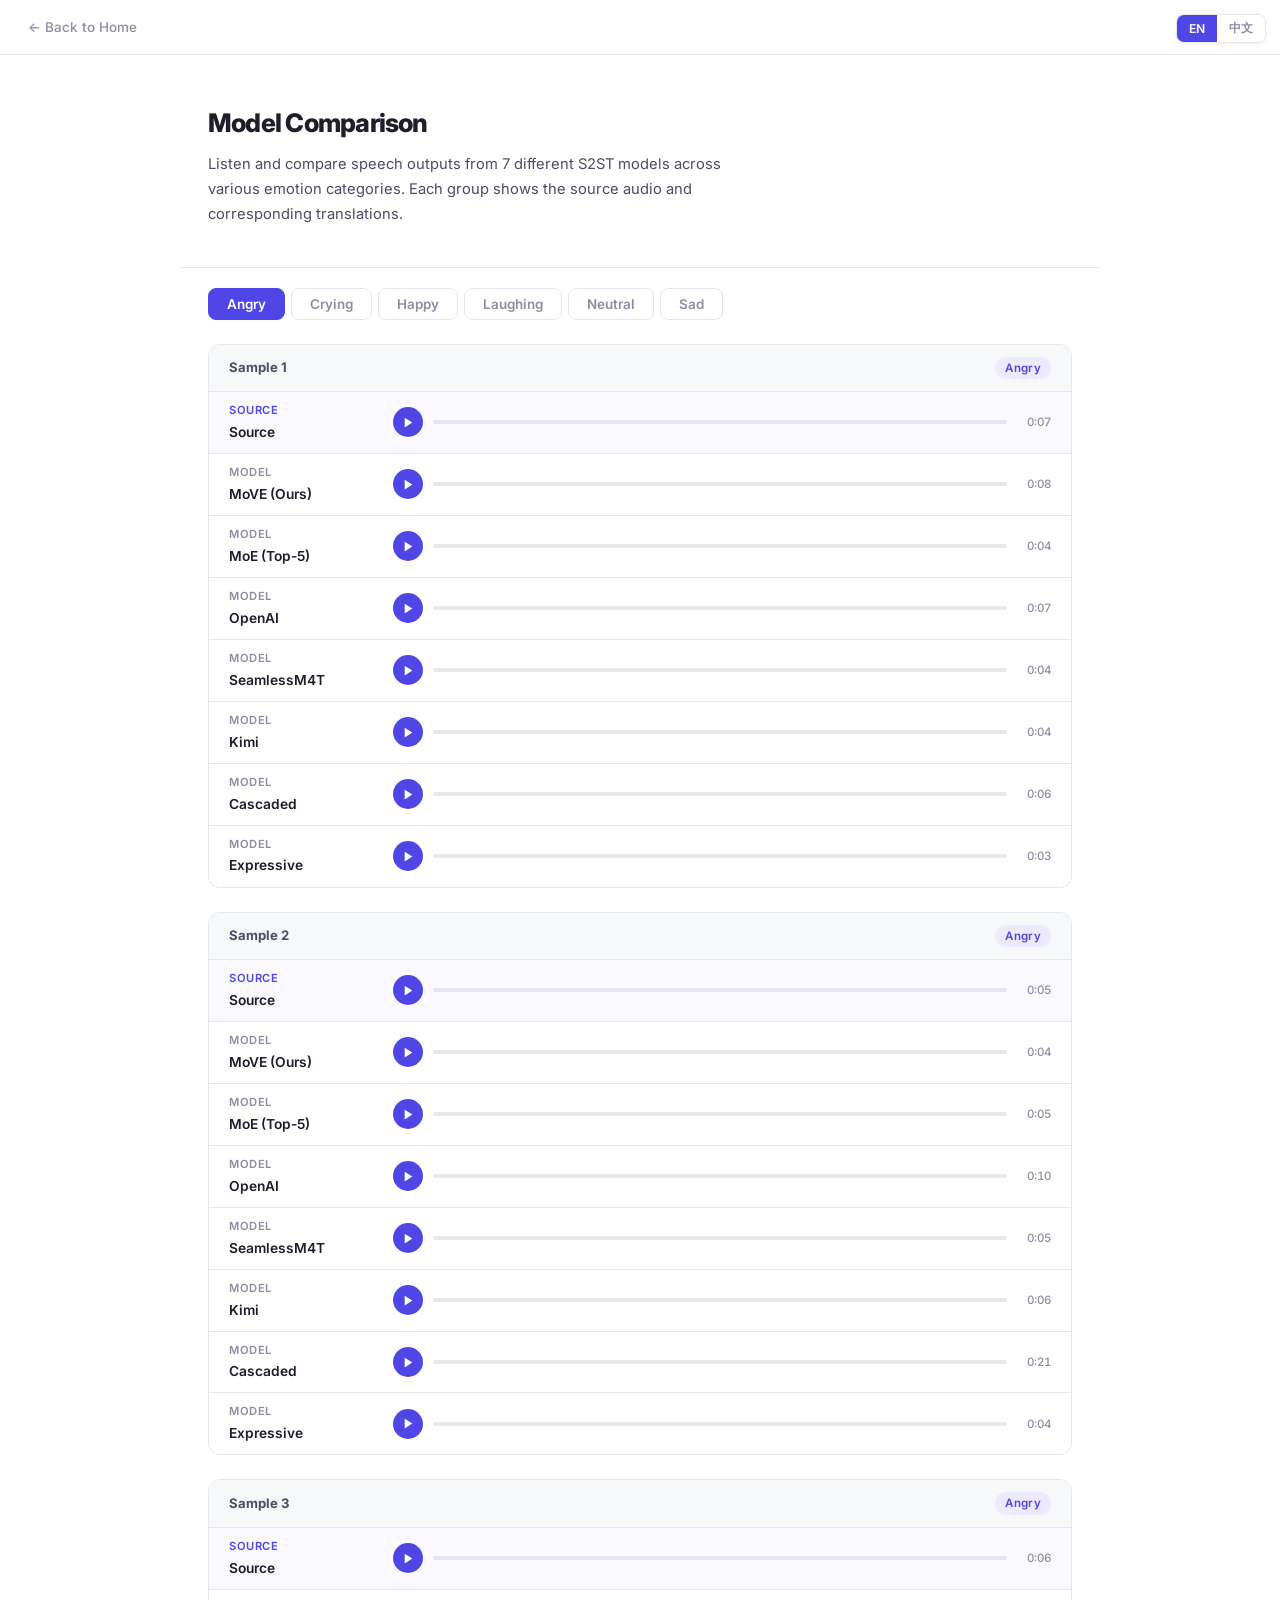
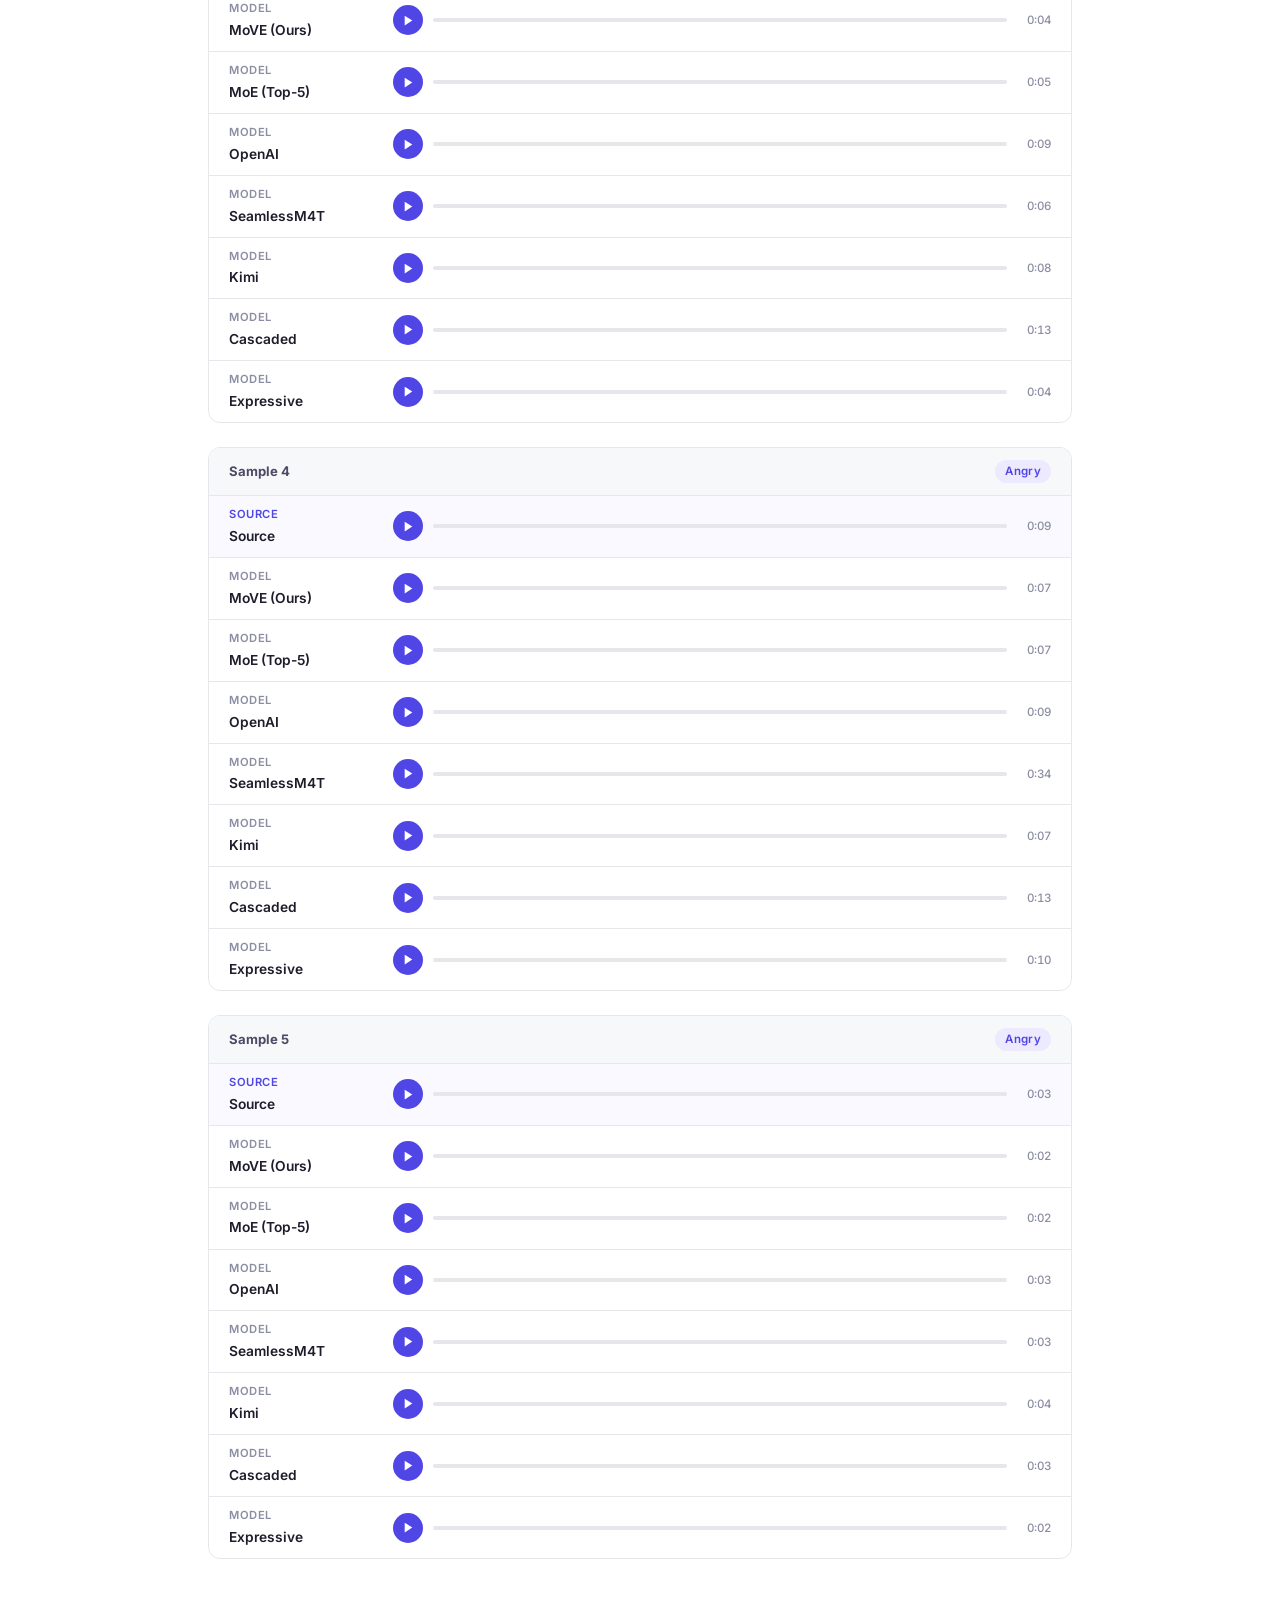
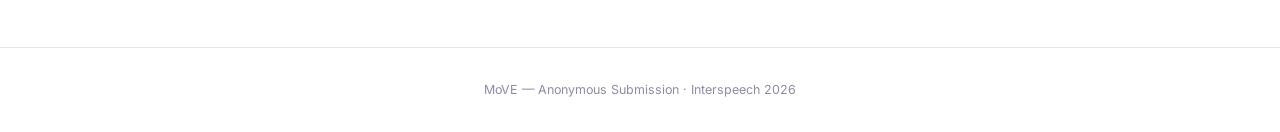
==== model_comparison/index.html @ 94c1ef70 "Rename to model_comparison, rewrite as clean audio demo" ====
<!DOCTYPE html>
<html lang="en">
<head>
  <meta charset="UTF-8" />
  <meta name="viewport" content="width=device-width, initial-scale=1.0"/>
  <title>MoVE — Model Comparison Demo</title>
  <link rel="preconnect" href="https://fonts.googleapis.com">
  <link href="https://fonts.googleapis.com/css2?family=Inter:wght@300;400;500;600;700;800&display=swap" rel="stylesheet">
  <style>
    *, *::before, *::after { box-sizing: border-box; margin: 0; padding: 0; }

    :root {
      --bg: #ffffff;
      --bg-alt: #f7f8fa;
      --text: #1d1d2c;
      --text-2: #4a4b65;
      --text-3: #8b8da3;
      --border: #e5e7eb;
      --accent: #4f46e5;
      --accent-hover: #4338ca;
      --accent-light: #ede9fe;
      --radius: 12px;
    }

    body {
      font-family: 'Inter', -apple-system, sans-serif;
      background: var(--bg);
      color: var(--text);
      line-height: 1.6;
      -webkit-font-smoothing: antialiased;
    }

    /* ── Nav ── */
    .back-nav {
      padding: 14px 28px;
      border-bottom: 1px solid var(--border);
    }
    .back-nav a {
      color: var(--text-3);
      text-decoration: none;
      font-size: 0.84rem;
      font-weight: 500;
      transition: color 0.15s;
    }
    .back-nav a:hover { color: var(--text); }

    /* ── Header ── */
    .page-header {
      max-width: 920px;
      margin: 0 auto;
      padding: 48px 28px 40px;
      border-bottom: 1px solid var(--border);
    }
    .page-header h1 {
      font-size: 1.6rem;
      font-weight: 800;
      letter-spacing: -0.03em;
    }
    .page-header p {
      color: var(--text-2);
      font-size: 0.92rem;
      margin-top: 8px;
      max-width: 560px;
      line-height: 1.7;
    }

    /* ── Emotion Tabs ── */
    .tabs-bar {
      max-width: 920px;
      margin: 0 auto;
      padding: 20px 28px 0;
      display: flex;
      gap: 6px;
      flex-wrap: wrap;
    }
    .tab-btn {
      padding: 7px 18px;
      border-radius: 8px;
      border: 1px solid var(--border);
      background: var(--bg);
      color: var(--text-3);
      font-size: 0.84rem;
      font-weight: 600;
      cursor: pointer;
      transition: all 0.15s;
      font-family: inherit;
    }
    .tab-btn:hover { color: var(--text); background: var(--bg-alt); }
    .tab-btn.active {
      background: var(--accent);
      color: #fff;
      border-color: var(--accent);
    }

    /* ── Content ── */
    .main-area {
      max-width: 920px;
      margin: 0 auto;
      padding: 24px 28px 64px;
    }

    .loading { text-align: center; padding: 80px 0; color: var(--text-3); font-size: 0.9rem; }

    /* ── Sample Group ── */
    .sample-group {
      margin-bottom: 24px;
      border: 1px solid var(--border);
      border-radius: var(--radius);
      overflow: hidden;
    }
    .sample-group-header {
      background: var(--bg-alt);
      padding: 12px 20px;
      font-size: 0.82rem;
      font-weight: 700;
      color: var(--text-2);
      border-bottom: 1px solid var(--border);
      display: flex;
      align-items: center;
      justify-content: space-between;
    }
    .sample-group-header .emo-badge {
      background: var(--accent-light);
      color: var(--accent);
      padding: 2px 10px;
      border-radius: 999px;
      font-size: 0.72rem;
      font-weight: 600;
      letter-spacing: 0.03em;
    }

    /* ── Audio Row ── */
    .audio-row {
      display: flex;
      align-items: center;
      gap: 14px;
      padding: 10px 20px;
      border-bottom: 1px solid var(--border);
      transition: background 0.1s;
    }
    .audio-row:last-child { border-bottom: none; }
    .audio-row:hover { background: var(--bg-alt); }
    .audio-row.source-row { background: rgba(79,70,229,0.03); }
    .audio-row.source-row:hover { background: rgba(79,70,229,0.06); }

    .audio-row-label {
      width: 150px;
      flex-shrink: 0;
    }
    .audio-row-label .role {
      font-size: 0.7rem;
      font-weight: 600;
      text-transform: uppercase;
      letter-spacing: 0.05em;
      color: var(--text-3);
    }
    .source-row .audio-row-label .role { color: var(--accent); }
    .audio-row-label .name {
      font-size: 0.86rem;
      font-weight: 600;
      color: var(--text);
      margin-top: 1px;
    }

    /* ── Player ── */
    .player {
      flex: 1;
      display: flex;
      align-items: center;
      gap: 10px;
      min-width: 0;
    }
    .play-btn {
      width: 30px;
      height: 30px;
      border-radius: 50%;
      border: none;
      background: var(--accent);
      color: #fff;
      display: flex;
      align-items: center;
      justify-content: center;
      cursor: pointer;
      flex-shrink: 0;
      transition: all 0.15s;
    }
    .play-btn:hover { background: var(--accent-hover); transform: scale(1.05); }
    .play-btn svg { width: 13px; height: 13px; fill: currentColor; }

    .timeline-wrap { flex: 1; min-width: 0; }
    .timeline {
      width: 100%;
      height: 4px;
      background: var(--border);
      border-radius: 2px;
      position: relative;
      cursor: pointer;
    }
    .timeline-progress {
      position: absolute;
      left: 0; top: 0;
      height: 100%;
      background: var(--accent);
      border-radius: 2px;
      width: 0%;
      pointer-events: none;
    }

    .time-display {
      font-size: 0.72rem;
      color: var(--text-3);
      font-variant-numeric: tabular-nums;
      min-width: 34px;
      text-align: right;
      font-weight: 500;
      flex-shrink: 0;
    }

    /* ── Footer ── */
    footer {
      border-top: 1px solid var(--border);
      padding: 32px 0;
      text-align: center;
      color: var(--text-3);
      font-size: 0.78rem;
    }

    @media (max-width: 640px) {
      .audio-row { flex-wrap: wrap; gap: 8px; }
      .audio-row-label { width: 100%; }
    }

    @keyframes fadeIn {
      from { opacity: 0; transform: translateY(8px); }
      to { opacity: 1; transform: translateY(0); }
    }
  </style>
</head>
<body>

  <script src="../i18n.js"></script>

  <nav class="back-nav">
    <a href="../"><span data-i18n="nav.back">&larr; Back to Home</span></a>
  </nav>

  <header class="page-header">
    <h1 data-i18n="mc.title">Model Comparison</h1>
    <p data-i18n="mc.desc">Listen and compare speech outputs from 7 different S2ST models across various emotion categories. Each group shows the source audio and corresponding translations.</p>
  </header>

  <div class="tabs-bar" id="tabs"></div>

  <div class="main-area" id="content">
    <div class="loading" id="loading" data-i18n="mc.loading">Loading audio samples...</div>
  </div>

  <footer>
    <p data-i18n="footer.text">MoVE &mdash; Anonymous Submission &middot; Interspeech 2026</p>
  </footer>

  <script>
    const MODEL_NAMES = {
      'gen_openai': 'OpenAI',
      'gen_seamlessm4t': 'SeamlessM4T',
      'gen_cascaded': 'Cascaded',
      'gen_MoE_top5_attention': 'MoE (Top-5)',
      'gen_ours_100hr': 'MoVE (Ours)',
      'gen_kimi_instruct': 'Kimi',
      'gen_expressive': 'Expressive'
    };

    const MODEL_ORDER = [
      'gen_ours_100hr', 'gen_MoE_top5_attention', 'gen_openai',
      'gen_seamlessm4t', 'gen_kimi_instruct', 'gen_cascaded', 'gen_expressive'
    ];

    let grouped = {};
    let currentAudio = null;
    let currentBtn = null;

    const PLAY = '<polygon points="5 3 19 12 5 21 5 3"></polygon>';
    const PAUSE = '<rect x="6" y="4" width="4" height="16"></rect><rect x="14" y="4" width="4" height="16"></rect>';

    document.addEventListener('DOMContentLoaded', async () => {
      try {
        const res = await fetch('static/data_manifest.json');
        const manifest = await res.json();
        const raw = manifest.sets || manifest;

        const sets = raw.map(s => ({
          ...s,
          source: s.source ? s.source.replace(/^\.\.\//, '') : null,
          models: Object.fromEntries(
            Object.entries(s.models).map(([k, v]) => [k, v.replace(/^\.\.\//, '')])
          )
        }));

        sets.forEach(s => {
          if (!grouped[s.emotion]) grouped[s.emotion] = [];
          grouped[s.emotion].push(s);
        });

        renderTabs();
        const first = Object.keys(grouped).sort()[0];
        if (first) selectEmotion(first);
      } catch (e) {
        document.getElementById('loading').textContent = 'Failed to load audio data.';
      }
    });

    function renderTabs() {
      const bar = document.getElementById('tabs');
      Object.keys(grouped).sort().forEach(emo => {
        const btn = document.createElement('button');
        btn.className = 'tab-btn';
        btn.textContent = emo;
        btn.addEventListener('click', () => selectEmotion(emo));
        bar.appendChild(btn);
      });
    }

    function selectEmotion(emo) {
      if (currentAudio) { currentAudio.pause(); currentAudio = null; }
      document.querySelectorAll('.tab-btn').forEach(b => b.classList.toggle('active', b.textContent === emo));

      const content = document.getElementById('content');
      content.innerHTML = '';

      const srcLabel = window.i18n?.t('mc.source') || 'Source';
      const mdlLabel = window.i18n?.t('mc.model') || 'Model';
      const smpLabel = window.i18n?.t('mc.sample') || 'Sample';

      (grouped[emo] || []).forEach((set, idx) => {
        const group = document.createElement('div');
        group.className = 'sample-group';
        group.style.animation = `fadeIn 0.3s ease ${idx * 0.04}s both`;

        const header = document.createElement('div');
        header.className = 'sample-group-header';
        header.innerHTML = `<span>${smpLabel} ${idx + 1}</span><span class="emo-badge">${set.emotion}</span>`;
        group.appendChild(header);

        const body = document.createElement('div');
        body.className = 'sample-group-body';

        if (set.source) body.appendChild(makeRow(srcLabel, srcLabel, set.source, true));

        const keys = Object.keys(set.models).sort((a, b) => {
          const ia = MODEL_ORDER.indexOf(a), ib = MODEL_ORDER.indexOf(b);
          return (ia < 0 ? 99 : ia) - (ib < 0 ? 99 : ib);
        });
        keys.forEach(k => {
          const name = MODEL_NAMES[k] || k.replace(/^gen_/, '').replace(/_/g, ' ');
          body.appendChild(makeRow(mdlLabel, name, set.models[k], false));
        });

        group.appendChild(body);
        content.appendChild(group);
      });
    }

    function makeRow(role, name, url, isSource) {
      const row = document.createElement('div');
      row.className = 'audio-row' + (isSource ? ' source-row' : '');
      row.innerHTML = `
        <div class="audio-row-label">
          <div class="role">${role}</div>
          <div class="name">${name}</div>
        </div>
        <div class="player">
          <button class="play-btn"><svg viewBox="0 0 24 24">${PLAY}</svg></button>
          <div class="timeline-wrap"><div class="timeline"><div class="timeline-progress"></div></div></div>
          <div class="time-display">0:00</div>
        </div>`;
      wire(row, url);
      return row;
    }

    function wire(row, url) {
      const audio = new Audio(url);
      const btn = row.querySelector('.play-btn');
      const svg = btn.querySelector('svg');
      const tl = row.querySelector('.timeline');
      const prog = row.querySelector('.timeline-progress');
      const td = row.querySelector('.time-display');

      const fmt = t => isNaN(t) ? '0:00' : `${Math.floor(t/60)}:${String(Math.floor(t%60)).padStart(2,'0')}`;

      audio.addEventListener('loadedmetadata', () => td.textContent = fmt(audio.duration));
      audio.addEventListener('timeupdate', () => {
        prog.style.width = `${(audio.currentTime / audio.duration) * 100}%`;
        td.textContent = fmt(audio.currentTime);
      });

      btn.addEventListener('click', () => {
        if (audio.paused) {
          if (currentAudio && currentAudio !== audio) { currentAudio.pause(); if (currentBtn) currentBtn.innerHTML = PLAY; }
          audio.play().catch(() => {});
          svg.innerHTML = PAUSE;
          currentAudio = audio; currentBtn = svg;
        } else {
          audio.pause(); svg.innerHTML = PLAY;
          currentAudio = null; currentBtn = null;
        }
      });

      audio.addEventListener('ended', () => { svg.innerHTML = PLAY; prog.style.width = '100%'; currentAudio = null; currentBtn = null; });

      tl.addEventListener('click', e => {
        if (audio.duration) audio.currentTime = ((e.clientX - tl.getBoundingClientRect().left) / tl.offsetWidth) * audio.duration;
      });
    }
  </script>

</body>
</html>
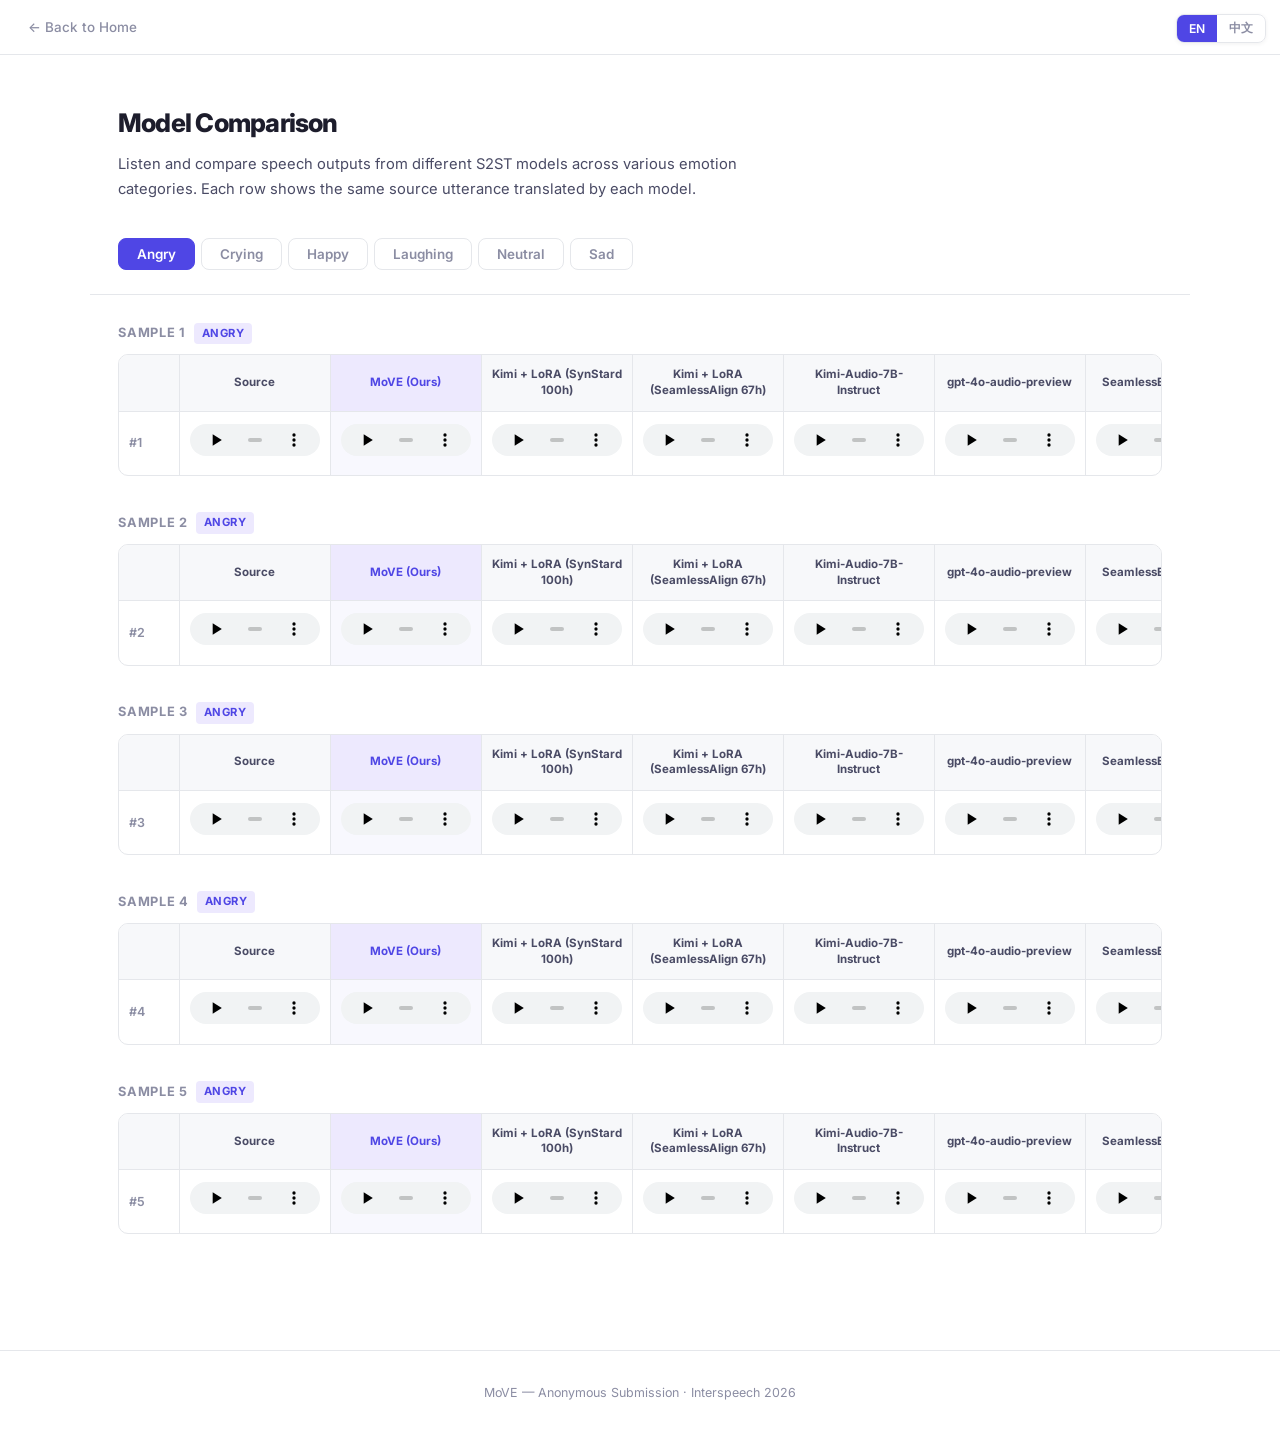
==== commit c534fa49: "Add SynStard & ExpressiveData models, remove gen_ours_100hr, update display names" ====
--- a/model_comparison/index.html
+++ b/model_comparison/index.html
@@ -3,9 +3,9 @@
 <head>
   <meta charset="UTF-8" />
   <meta name="viewport" content="width=device-width, initial-scale=1.0"/>
-  <title>MoVE — Model Comparison Demo</title>
+  <title>MoVE — Model Comparison</title>
   <link rel="preconnect" href="https://fonts.googleapis.com">
-  <link href="https://fonts.googleapis.com/css2?family=Inter:wght@300;400;500;600;700;800&display=swap" rel="stylesheet">
+  <link href="https://fonts.googleapis.com/css2?family=Inter:wght@400;500;600;700;800&display=swap" rel="stylesheet">
   <style>
     *, *::before, *::after { box-sizing: border-box; margin: 0; padding: 0; }
 
@@ -17,9 +17,8 @@
       --text-3: #8b8da3;
       --border: #e5e7eb;
       --accent: #4f46e5;
-      --accent-hover: #4338ca;
       --accent-light: #ede9fe;
-      --radius: 12px;
+      --radius: 10px;
     }
 
     body {
@@ -30,7 +29,6 @@
       -webkit-font-smoothing: antialiased;
     }
 
-    /* ── Nav ── */
     .back-nav {
       padding: 14px 28px;
       border-bottom: 1px solid var(--border);
@@ -44,12 +42,10 @@
     }
     .back-nav a:hover { color: var(--text); }
 
-    /* ── Header ── */
     .page-header {
-      max-width: 920px;
+      max-width: 1100px;
       margin: 0 auto;
-      padding: 48px 28px 40px;
-      border-bottom: 1px solid var(--border);
+      padding: 48px 28px 36px;
     }
     .page-header h1 {
       font-size: 1.6rem;
@@ -60,18 +56,19 @@
       color: var(--text-2);
       font-size: 0.92rem;
       margin-top: 8px;
-      max-width: 560px;
+      max-width: 620px;
       line-height: 1.7;
     }
 
-    /* ── Emotion Tabs ── */
+    /* Tabs */
     .tabs-bar {
-      max-width: 920px;
+      max-width: 1100px;
       margin: 0 auto;
-      padding: 20px 28px 0;
+      padding: 0 28px 24px;
       display: flex;
       gap: 6px;
       flex-wrap: wrap;
+      border-bottom: 1px solid var(--border);
     }
     .tab-btn {
       padding: 7px 18px;
@@ -86,137 +83,125 @@
       font-family: inherit;
     }
     .tab-btn:hover { color: var(--text); background: var(--bg-alt); }
-    .tab-btn.active {
-      background: var(--accent);
-      color: #fff;
-      border-color: var(--accent);
-    }
-
-    /* ── Content ── */
+    .tab-btn.active { background: var(--accent); color: #fff; border-color: var(--accent); }
+
+    /* Main */
     .main-area {
-      max-width: 920px;
+      max-width: 1100px;
       margin: 0 auto;
-      padding: 24px 28px 64px;
-    }
-
-    .loading { text-align: center; padding: 80px 0; color: var(--text-3); font-size: 0.9rem; }
-
-    /* ── Sample Group ── */
-    .sample-group {
-      margin-bottom: 24px;
+      padding: 28px 28px 80px;
+    }
+    .loading { text-align: center; padding: 80px 0; color: var(--text-3); }
+
+    /* ── Table ── */
+    .sample-section {
+      margin-bottom: 36px;
+    }
+    .sample-label {
+      font-size: 0.8rem;
+      font-weight: 700;
+      color: var(--text-3);
+      text-transform: uppercase;
+      letter-spacing: 0.06em;
+      margin-bottom: 10px;
+      display: flex;
+      align-items: center;
+      gap: 8px;
+    }
+    .sample-label .emo-tag {
+      background: var(--accent-light);
+      color: var(--accent);
+      padding: 2px 8px;
+      border-radius: 4px;
+      font-size: 0.7rem;
+      letter-spacing: 0.03em;
+    }
+
+    .audio-table-wrap {
       border: 1px solid var(--border);
       border-radius: var(--radius);
-      overflow: hidden;
-    }
-    .sample-group-header {
+      overflow-x: auto;
+      -webkit-overflow-scrolling: touch;
+    }
+
+    .audio-table {
+      width: 100%;
+      border-collapse: collapse;
+      min-width: 1280px;
+    }
+
+    .audio-table thead th {
       background: var(--bg-alt);
-      padding: 12px 20px;
-      font-size: 0.82rem;
+      padding: 12px 10px;
+      font-size: 0.72rem;
       font-weight: 700;
       color: var(--text-2);
+      text-align: center;
       border-bottom: 1px solid var(--border);
-      display: flex;
-      align-items: center;
-      justify-content: space-between;
-    }
-    .sample-group-header .emo-badge {
+      border-right: 1px solid var(--border);
+      position: sticky;
+      top: 0;
+      z-index: 2;
+      line-height: 1.35;
+      vertical-align: middle;
+    }
+
+    .audio-table thead th:last-child {
+      border-right: none;
+    }
+
+    .audio-table thead th:first-child {
+      text-align: left;
+      width: 60px;
+      min-width: 60px;
+    }
+
+    .audio-table thead th:nth-child(2) {
+      width: 150px;
+      min-width: 150px;
+    }
+
+    .audio-table thead th.ours {
       background: var(--accent-light);
       color: var(--accent);
-      padding: 2px 10px;
-      border-radius: 999px;
-      font-size: 0.72rem;
+    }
+
+    .audio-table tbody td {
+      padding: 12px 10px;
+      border-bottom: 1px solid var(--border);
+      border-right: 1px solid var(--border);
+      text-align: center;
+      vertical-align: middle;
+    }
+
+    .audio-table tbody td:last-child {
+      border-right: none;
+    }
+
+    .audio-table tbody tr:last-child td {
+      border-bottom: none;
+    }
+
+    .audio-table tbody td:first-child {
+      text-align: left;
+      font-size: 0.78rem;
       font-weight: 600;
-      letter-spacing: 0.03em;
-    }
-
-    /* ── Audio Row ── */
-    .audio-row {
-      display: flex;
-      align-items: center;
-      gap: 14px;
-      padding: 10px 20px;
-      border-bottom: 1px solid var(--border);
-      transition: background 0.1s;
-    }
-    .audio-row:last-child { border-bottom: none; }
-    .audio-row:hover { background: var(--bg-alt); }
-    .audio-row.source-row { background: rgba(79,70,229,0.03); }
-    .audio-row.source-row:hover { background: rgba(79,70,229,0.06); }
-
-    .audio-row-label {
-      width: 150px;
-      flex-shrink: 0;
-    }
-    .audio-row-label .role {
-      font-size: 0.7rem;
-      font-weight: 600;
-      text-transform: uppercase;
-      letter-spacing: 0.05em;
-      color: var(--text-3);
-    }
-    .source-row .audio-row-label .role { color: var(--accent); }
-    .audio-row-label .name {
-      font-size: 0.86rem;
-      font-weight: 600;
-      color: var(--text);
-      margin-top: 1px;
-    }
-
-    /* ── Player ── */
-    .player {
-      flex: 1;
-      display: flex;
-      align-items: center;
-      gap: 10px;
-      min-width: 0;
-    }
-    .play-btn {
-      width: 30px;
-      height: 30px;
-      border-radius: 50%;
-      border: none;
-      background: var(--accent);
-      color: #fff;
-      display: flex;
-      align-items: center;
-      justify-content: center;
-      cursor: pointer;
-      flex-shrink: 0;
-      transition: all 0.15s;
-    }
-    .play-btn:hover { background: var(--accent-hover); transform: scale(1.05); }
-    .play-btn svg { width: 13px; height: 13px; fill: currentColor; }
-
-    .timeline-wrap { flex: 1; min-width: 0; }
-    .timeline {
+      color: var(--text-3);
+      white-space: nowrap;
+    }
+
+    .audio-table tbody td.ours-col {
+      background: rgba(79, 70, 229, 0.04);
+    }
+
+    .audio-table audio {
       width: 100%;
-      height: 4px;
-      background: var(--border);
-      border-radius: 2px;
-      position: relative;
-      cursor: pointer;
-    }
-    .timeline-progress {
-      position: absolute;
-      left: 0; top: 0;
-      height: 100%;
-      background: var(--accent);
-      border-radius: 2px;
-      width: 0%;
-      pointer-events: none;
-    }
-
-    .time-display {
-      font-size: 0.72rem;
-      color: var(--text-3);
-      font-variant-numeric: tabular-nums;
-      min-width: 34px;
-      text-align: right;
-      font-weight: 500;
-      flex-shrink: 0;
-    }
-
-    /* ── Footer ── */
+      min-width: 130px;
+      max-width: 170px;
+      height: 32px;
+    }
+
+    /* Footer */
     footer {
       border-top: 1px solid var(--border);
       padding: 32px 0;
@@ -225,13 +210,8 @@
       font-size: 0.78rem;
     }
 
-    @media (max-width: 640px) {
-      .audio-row { flex-wrap: wrap; gap: 8px; }
-      .audio-row-label { width: 100%; }
-    }
-
     @keyframes fadeIn {
-      from { opacity: 0; transform: translateY(8px); }
+      from { opacity: 0; transform: translateY(6px); }
       to { opacity: 1; transform: translateY(0); }
     }
   </style>
@@ -246,7 +226,7 @@
 
   <header class="page-header">
     <h1 data-i18n="mc.title">Model Comparison</h1>
-    <p data-i18n="mc.desc">Listen and compare speech outputs from 7 different S2ST models across various emotion categories. Each group shows the source audio and corresponding translations.</p>
+    <p data-i18n="mc.desc">Listen and compare speech outputs from different S2ST models across various emotion categories. Each row shows the same source utterance translated by each model.</p>
   </header>
 
   <div class="tabs-bar" id="tabs"></div>
@@ -260,27 +240,19 @@
   </footer>
 
   <script>
-    const MODEL_NAMES = {
-      'gen_openai': 'OpenAI',
-      'gen_seamlessm4t': 'SeamlessM4T',
-      'gen_cascaded': 'Cascaded',
-      'gen_MoE_top5_attention': 'MoE (Top-5)',
-      'gen_ours_100hr': 'MoVE (Ours)',
-      'gen_kimi_instruct': 'Kimi',
-      'gen_expressive': 'Expressive'
-    };
-
-    const MODEL_ORDER = [
-      'gen_ours_100hr', 'gen_MoE_top5_attention', 'gen_openai',
-      'gen_seamlessm4t', 'gen_kimi_instruct', 'gen_cascaded', 'gen_expressive'
+    // Model display config — order matters (left to right in table)
+    const MODELS = [
+      { key: 'gen_MoE_top5_attention', name: 'MoVE (Ours)',                  ours: true },
+      { key: 'gen_SynStard',           name: 'Kimi + LoRA (SynStard 100h)' },
+      { key: 'gen_ExpressiveData',     name: 'Kimi + LoRA (SeamlessAlign 67h)' },
+      { key: 'gen_kimi_instruct',      name: 'Kimi-Audio-7B-Instruct' },
+      { key: 'gen_openai',             name: 'gpt-4o-audio-preview' },
+      { key: 'gen_expressive',         name: 'SeamlessExpressive' },
+      { key: 'gen_seamlessm4t',        name: 'SeamlessM4T-Large-v2' },
+      { key: 'gen_cascaded',           name: 'Cascaded' },
     ];
 
     let grouped = {};
-    let currentAudio = null;
-    let currentBtn = null;
-
-    const PLAY = '<polygon points="5 3 19 12 5 21 5 3"></polygon>';
-    const PAUSE = '<rect x="6" y="4" width="4" height="16"></rect><rect x="14" y="4" width="4" height="16"></rect>';
 
     document.addEventListener('DOMContentLoaded', async () => {
       try {
@@ -321,95 +293,90 @@
     }
 
     function selectEmotion(emo) {
-      if (currentAudio) { currentAudio.pause(); currentAudio = null; }
-      document.querySelectorAll('.tab-btn').forEach(b => b.classList.toggle('active', b.textContent === emo));
+      document.querySelectorAll('.tab-btn').forEach(b =>
+        b.classList.toggle('active', b.textContent === emo));
 
       const content = document.getElementById('content');
       content.innerHTML = '';
 
       const srcLabel = window.i18n?.t('mc.source') || 'Source';
-      const mdlLabel = window.i18n?.t('mc.model') || 'Model';
       const smpLabel = window.i18n?.t('mc.sample') || 'Sample';
 
-      (grouped[emo] || []).forEach((set, idx) => {
-        const group = document.createElement('div');
-        group.className = 'sample-group';
-        group.style.animation = `fadeIn 0.3s ease ${idx * 0.04}s both`;
-
-        const header = document.createElement('div');
-        header.className = 'sample-group-header';
-        header.innerHTML = `<span>${smpLabel} ${idx + 1}</span><span class="emo-badge">${set.emotion}</span>`;
-        group.appendChild(header);
-
-        const body = document.createElement('div');
-        body.className = 'sample-group-body';
-
-        if (set.source) body.appendChild(makeRow(srcLabel, srcLabel, set.source, true));
-
-        const keys = Object.keys(set.models).sort((a, b) => {
-          const ia = MODEL_ORDER.indexOf(a), ib = MODEL_ORDER.indexOf(b);
-          return (ia < 0 ? 99 : ia) - (ib < 0 ? 99 : ib);
+      const sets = grouped[emo] || [];
+
+      sets.forEach((set, idx) => {
+        const section = document.createElement('div');
+        section.className = 'sample-section';
+        section.style.animation = `fadeIn 0.3s ease ${idx * 0.04}s both`;
+
+        // Label
+        section.innerHTML = `
+          <div class="sample-label">
+            ${smpLabel} ${idx + 1}
+            <span class="emo-tag">${set.emotion}</span>
+          </div>
+        `;
+
+        // Table wrapper
+        const wrap = document.createElement('div');
+        wrap.className = 'audio-table-wrap';
+
+        const table = document.createElement('table');
+        table.className = 'audio-table';
+
+        // Thead
+        const thead = document.createElement('thead');
+        let headerHtml = `<tr><th></th><th>${srcLabel}</th>`;
+        MODELS.forEach(m => {
+          headerHtml += `<th class="${m.ours ? 'ours' : ''}">${m.name}</th>`;
         });
-        keys.forEach(k => {
-          const name = MODEL_NAMES[k] || k.replace(/^gen_/, '').replace(/_/g, ' ');
-          body.appendChild(makeRow(mdlLabel, name, set.models[k], false));
+        headerHtml += '</tr>';
+        thead.innerHTML = headerHtml;
+        table.appendChild(thead);
+
+        // Tbody — one row per sample
+        const tbody = document.createElement('tbody');
+        const row = document.createElement('tr');
+
+        // Row label
+        row.innerHTML = `<td>#${idx + 1}</td>`;
+
+        // Source cell
+        const srcTd = document.createElement('td');
+        if (set.source) {
+          srcTd.appendChild(makeAudio(set.source));
+        } else {
+          srcTd.textContent = '—';
+        }
+        row.appendChild(srcTd);
+
+        // Model cells
+        MODELS.forEach(m => {
+          const td = document.createElement('td');
+          if (m.ours) td.className = 'ours-col';
+          const url = set.models[m.key];
+          if (url) {
+            td.appendChild(makeAudio(url));
+          } else {
+            td.textContent = '—';
+          }
+          row.appendChild(td);
         });
 
-        group.appendChild(body);
-        content.appendChild(group);
+        tbody.appendChild(row);
+        table.appendChild(tbody);
+        wrap.appendChild(table);
+        section.appendChild(wrap);
+        content.appendChild(section);
       });
     }
 
-    function makeRow(role, name, url, isSource) {
-      const row = document.createElement('div');
-      row.className = 'audio-row' + (isSource ? ' source-row' : '');
-      row.innerHTML = `
-        <div class="audio-row-label">
-          <div class="role">${role}</div>
-          <div class="name">${name}</div>
-        </div>
-        <div class="player">
-          <button class="play-btn"><svg viewBox="0 0 24 24">${PLAY}</svg></button>
-          <div class="timeline-wrap"><div class="timeline"><div class="timeline-progress"></div></div></div>
-          <div class="time-display">0:00</div>
-        </div>`;
-      wire(row, url);
-      return row;
-    }
-
-    function wire(row, url) {
-      const audio = new Audio(url);
-      const btn = row.querySelector('.play-btn');
-      const svg = btn.querySelector('svg');
-      const tl = row.querySelector('.timeline');
-      const prog = row.querySelector('.timeline-progress');
-      const td = row.querySelector('.time-display');
-
-      const fmt = t => isNaN(t) ? '0:00' : `${Math.floor(t/60)}:${String(Math.floor(t%60)).padStart(2,'0')}`;
-
-      audio.addEventListener('loadedmetadata', () => td.textContent = fmt(audio.duration));
-      audio.addEventListener('timeupdate', () => {
-        prog.style.width = `${(audio.currentTime / audio.duration) * 100}%`;
-        td.textContent = fmt(audio.currentTime);
-      });
-
-      btn.addEventListener('click', () => {
-        if (audio.paused) {
-          if (currentAudio && currentAudio !== audio) { currentAudio.pause(); if (currentBtn) currentBtn.innerHTML = PLAY; }
-          audio.play().catch(() => {});
-          svg.innerHTML = PAUSE;
-          currentAudio = audio; currentBtn = svg;
-        } else {
-          audio.pause(); svg.innerHTML = PLAY;
-          currentAudio = null; currentBtn = null;
-        }
-      });
-
-      audio.addEventListener('ended', () => { svg.innerHTML = PLAY; prog.style.width = '100%'; currentAudio = null; currentBtn = null; });
-
-      tl.addEventListener('click', e => {
-        if (audio.duration) audio.currentTime = ((e.clientX - tl.getBoundingClientRect().left) / tl.offsetWidth) * audio.duration;
-      });
+    function makeAudio(url) {
+      const audio = document.createElement('audio');
+      audio.controls = true;
+      audio.preload = 'none';
+      audio.src = url;
+      return audio;
     }
   </script>
 
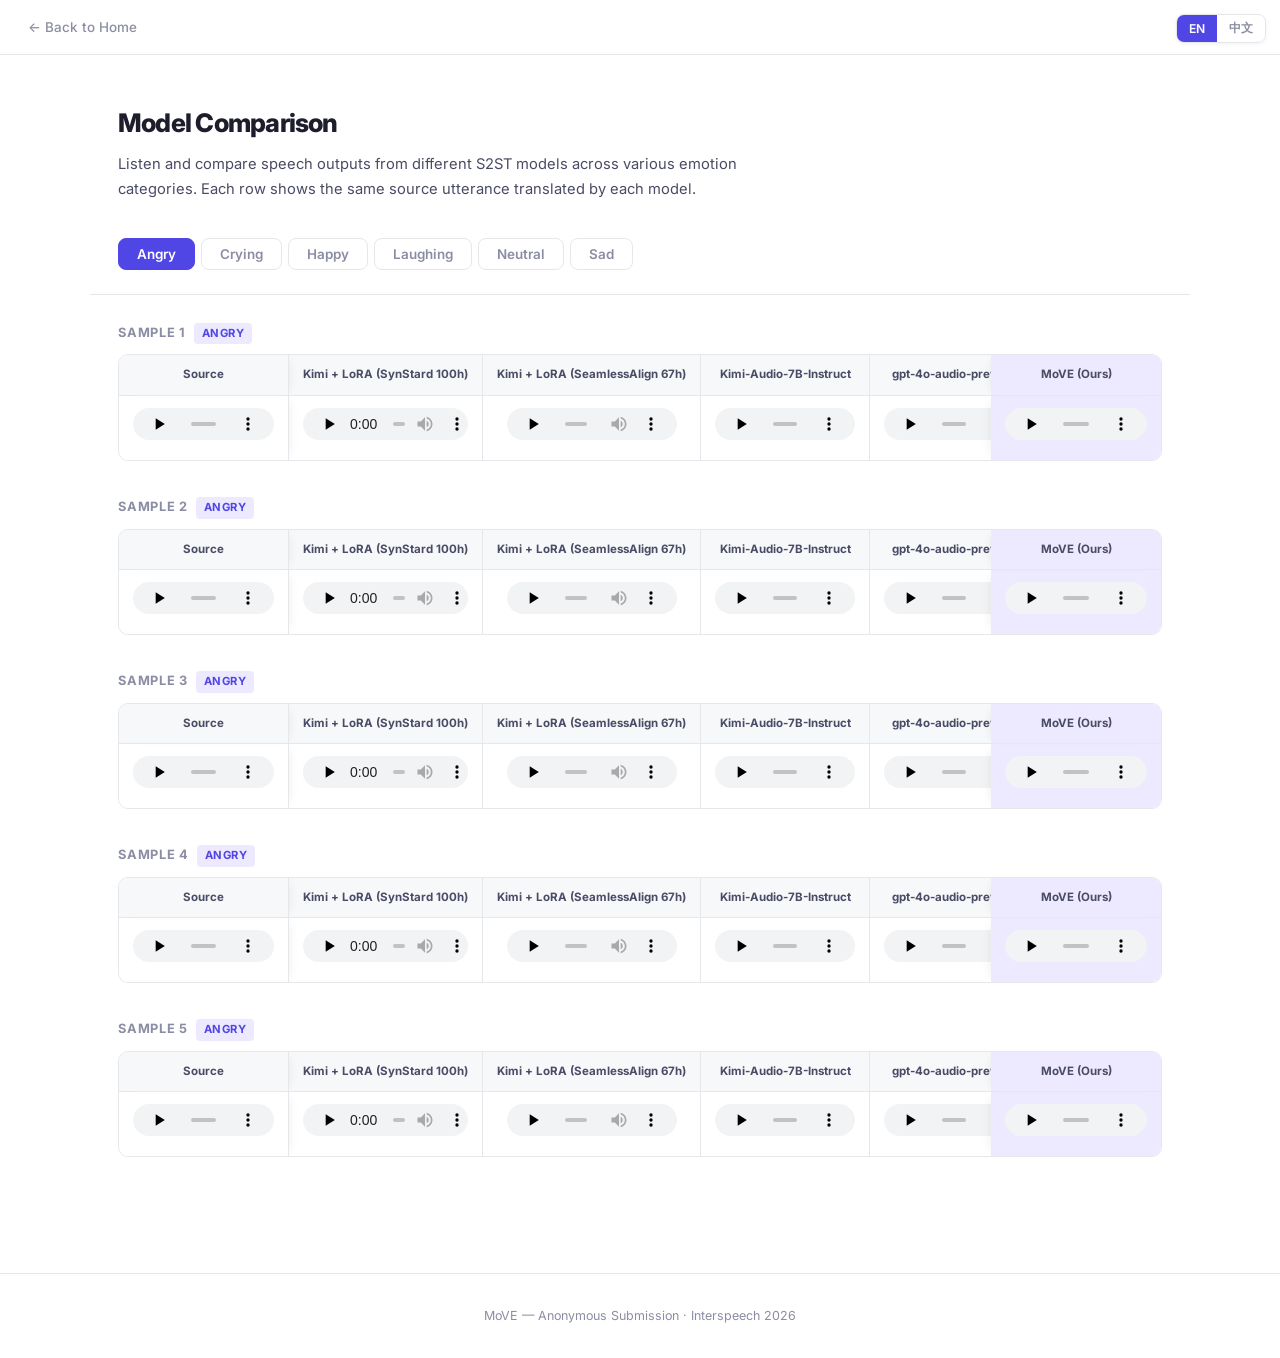
==== commit 24e81c24: "Sticky source (left) and MoVE Ours (right) columns in model comparison" ====
--- a/model_comparison/index.html
+++ b/model_comparison/index.html
@@ -121,82 +121,76 @@
       border: 1px solid var(--border);
       border-radius: var(--radius);
       overflow-x: auto;
+      overflow-y: hidden;
       -webkit-overflow-scrolling: touch;
+      position: relative;
     }
 
     .audio-table {
+      border-collapse: separate;     /* required for sticky borders */
+      border-spacing: 0;
       width: 100%;
-      border-collapse: collapse;
-      min-width: 1280px;
+      min-width: 1100px;
+    }
+
+    .audio-table th,
+    .audio-table td {
+      padding: 12px 14px;
+      text-align: center;
+      vertical-align: middle;
+      background: var(--bg);          /* solid bg for sticky cells */
+      border-bottom: 1px solid var(--border);
+      border-right: 1px solid var(--border);
     }
 
     .audio-table thead th {
       background: var(--bg-alt);
-      padding: 12px 10px;
       font-size: 0.72rem;
       font-weight: 700;
       color: var(--text-2);
-      text-align: center;
-      border-bottom: 1px solid var(--border);
-      border-right: 1px solid var(--border);
-      position: sticky;
-      top: 0;
-      z-index: 2;
       line-height: 1.35;
-      vertical-align: middle;
-    }
-
-    .audio-table thead th:last-child {
+      white-space: nowrap;
+    }
+
+    /* Last column — kill right border */
+    .audio-table th:last-child,
+    .audio-table td:last-child {
       border-right: none;
     }
-
-    .audio-table thead th:first-child {
-      text-align: left;
-      width: 60px;
-      min-width: 60px;
-    }
-
-    .audio-table thead th:nth-child(2) {
-      width: 150px;
-      min-width: 150px;
-    }
-
-    .audio-table thead th.ours {
-      background: var(--accent-light);
-      color: var(--accent);
-    }
-
-    .audio-table tbody td {
-      padding: 12px 10px;
-      border-bottom: 1px solid var(--border);
-      border-right: 1px solid var(--border);
-      text-align: center;
-      vertical-align: middle;
-    }
-
-    .audio-table tbody td:last-child {
-      border-right: none;
-    }
-
+    /* Last row — kill bottom border */
     .audio-table tbody tr:last-child td {
       border-bottom: none;
     }
 
-    .audio-table tbody td:first-child {
-      text-align: left;
-      font-size: 0.78rem;
-      font-weight: 600;
-      color: var(--text-3);
-      white-space: nowrap;
-    }
-
-    .audio-table tbody td.ours-col {
-      background: rgba(79, 70, 229, 0.04);
-    }
+    /* ── Sticky LEFT column (Source) ── */
+    .sticky-left {
+      position: sticky;
+      left: 0;
+      z-index: 3;
+      box-shadow: 6px 0 10px -6px rgba(0,0,0,0.08);
+    }
+    th.sticky-left { z-index: 4; }
+
+    /* ── Sticky RIGHT column (MoVE Ours) ── */
+    .sticky-right {
+      position: sticky;
+      right: 0;
+      z-index: 3;
+      background: var(--accent-light) !important;
+      box-shadow: -6px 0 10px -6px rgba(0,0,0,0.08);
+    }
+    th.sticky-right {
+      z-index: 4;
+      color: var(--accent);
+    }
+
+    /* Column widths */
+    .col-src  { width: 170px; min-width: 170px; }
+    .col-ours { width: 170px; min-width: 170px; }
 
     .audio-table audio {
       width: 100%;
-      min-width: 130px;
+      min-width: 140px;
       max-width: 170px;
       height: 32px;
     }
@@ -304,6 +298,10 @@
 
       const sets = grouped[emo] || [];
 
+      // Split into pinned (ours) and scrollable (others)
+      const oursModel = MODELS.find(m => m.ours);
+      const otherModels = MODELS.filter(m => !m.ours);
+
       sets.forEach((set, idx) => {
         const section = document.createElement('div');
         section.className = 'sample-section';
@@ -324,25 +322,26 @@
         const table = document.createElement('table');
         table.className = 'audio-table';
 
-        // Thead
+        // ── Thead ──
         const thead = document.createElement('thead');
-        let headerHtml = `<tr><th></th><th>${srcLabel}</th>`;
-        MODELS.forEach(m => {
-          headerHtml += `<th class="${m.ours ? 'ours' : ''}">${m.name}</th>`;
+        let headerHtml = `<tr><th class="sticky-left col-src">${srcLabel}</th>`;
+        otherModels.forEach(m => {
+          headerHtml += `<th>${m.name}</th>`;
         });
+        if (oursModel) {
+          headerHtml += `<th class="sticky-right col-ours">${oursModel.name}</th>`;
+        }
         headerHtml += '</tr>';
         thead.innerHTML = headerHtml;
         table.appendChild(thead);
 
-        // Tbody — one row per sample
+        // ── Tbody ──
         const tbody = document.createElement('tbody');
         const row = document.createElement('tr');
 
-        // Row label
-        row.innerHTML = `<td>#${idx + 1}</td>`;
-
-        // Source cell
+        // Source cell (sticky left)
         const srcTd = document.createElement('td');
+        srcTd.className = 'sticky-left col-src';
         if (set.source) {
           srcTd.appendChild(makeAudio(set.source));
         } else {
@@ -350,10 +349,9 @@
         }
         row.appendChild(srcTd);
 
-        // Model cells
-        MODELS.forEach(m => {
+        // Other model cells (scrollable)
+        otherModels.forEach(m => {
           const td = document.createElement('td');
-          if (m.ours) td.className = 'ours-col';
           const url = set.models[m.key];
           if (url) {
             td.appendChild(makeAudio(url));
@@ -363,6 +361,19 @@
           row.appendChild(td);
         });
 
+        // MoVE (Ours) cell (sticky right)
+        if (oursModel) {
+          const oursTd = document.createElement('td');
+          oursTd.className = 'sticky-right col-ours';
+          const url = set.models[oursModel.key];
+          if (url) {
+            oursTd.appendChild(makeAudio(url));
+          } else {
+            oursTd.textContent = '—';
+          }
+          row.appendChild(oursTd);
+        }
+
         tbody.appendChild(row);
         table.appendChild(tbody);
         wrap.appendChild(table);
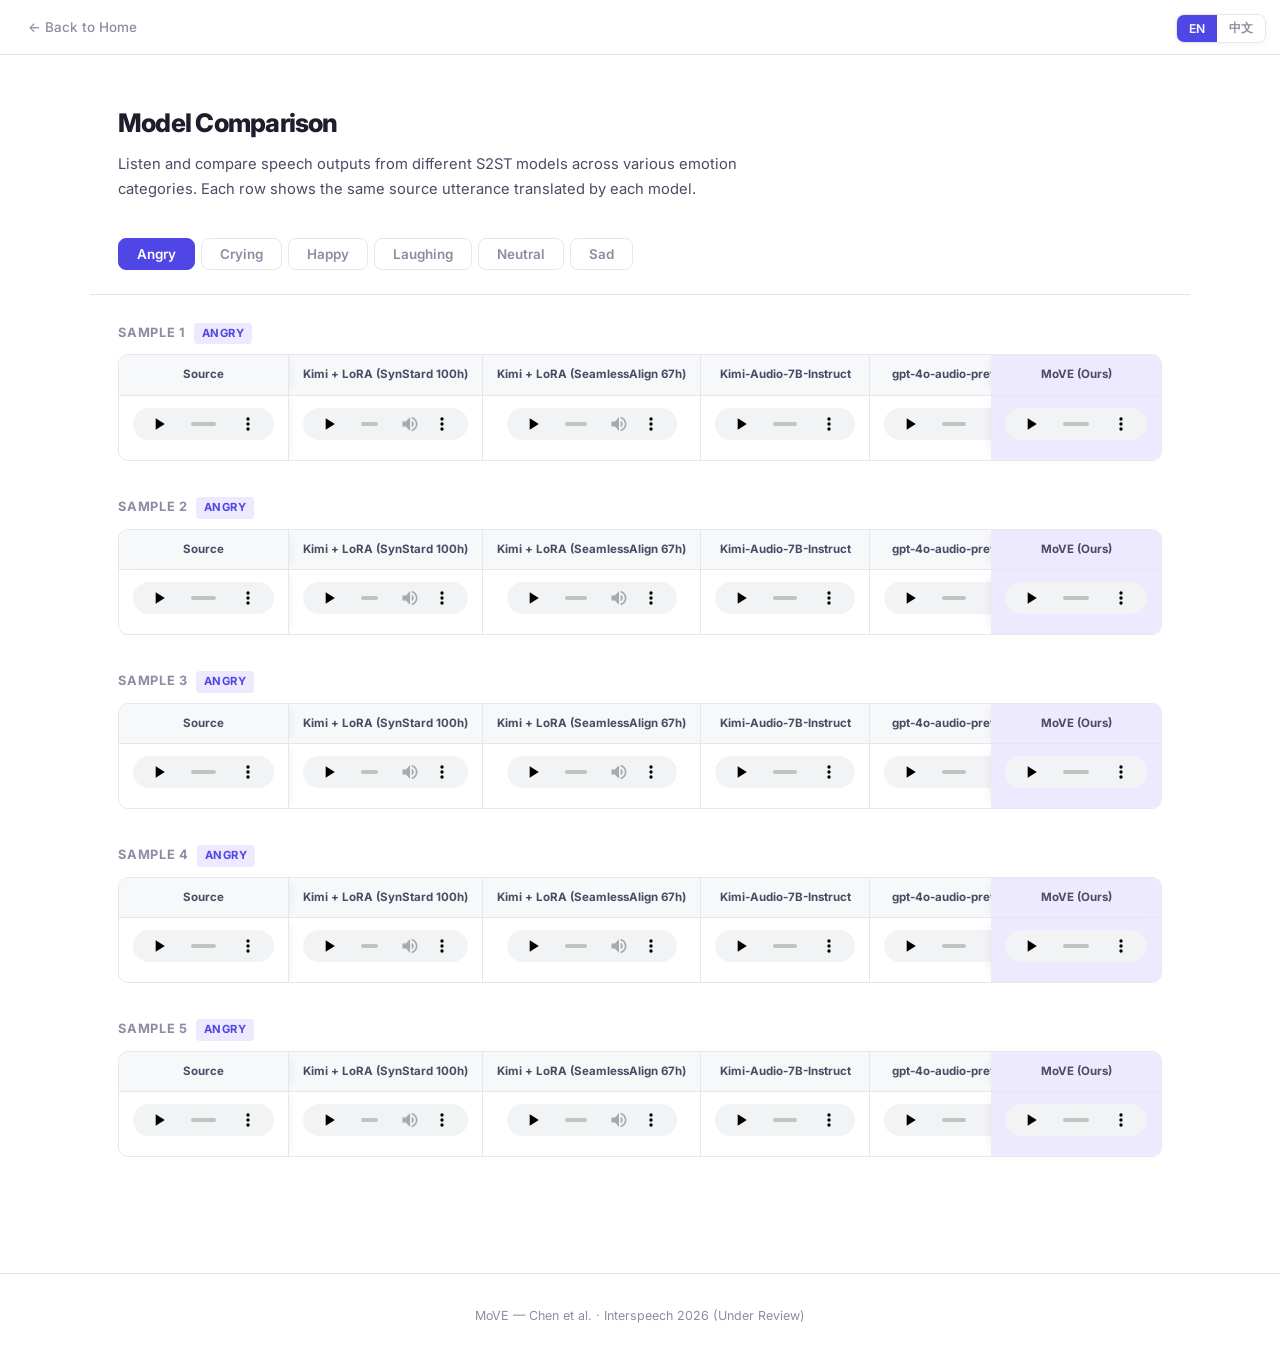
==== commit 0b312377: "Add arXiv paper link, update authors, mark Interspeech 2026 as Under Review - Replace 'Paper: Coming" ====
--- a/model_comparison/index.html
+++ b/model_comparison/index.html
@@ -230,7 +230,7 @@
   </div>
 
   <footer>
-    <p data-i18n="footer.text">MoVE &mdash; Anonymous Submission &middot; Interspeech 2026</p>
+    <p data-i18n="footer.text">MoVE &mdash; Chen et al. &middot; Interspeech 2026 (Under Review)</p>
   </footer>
 
   <script>
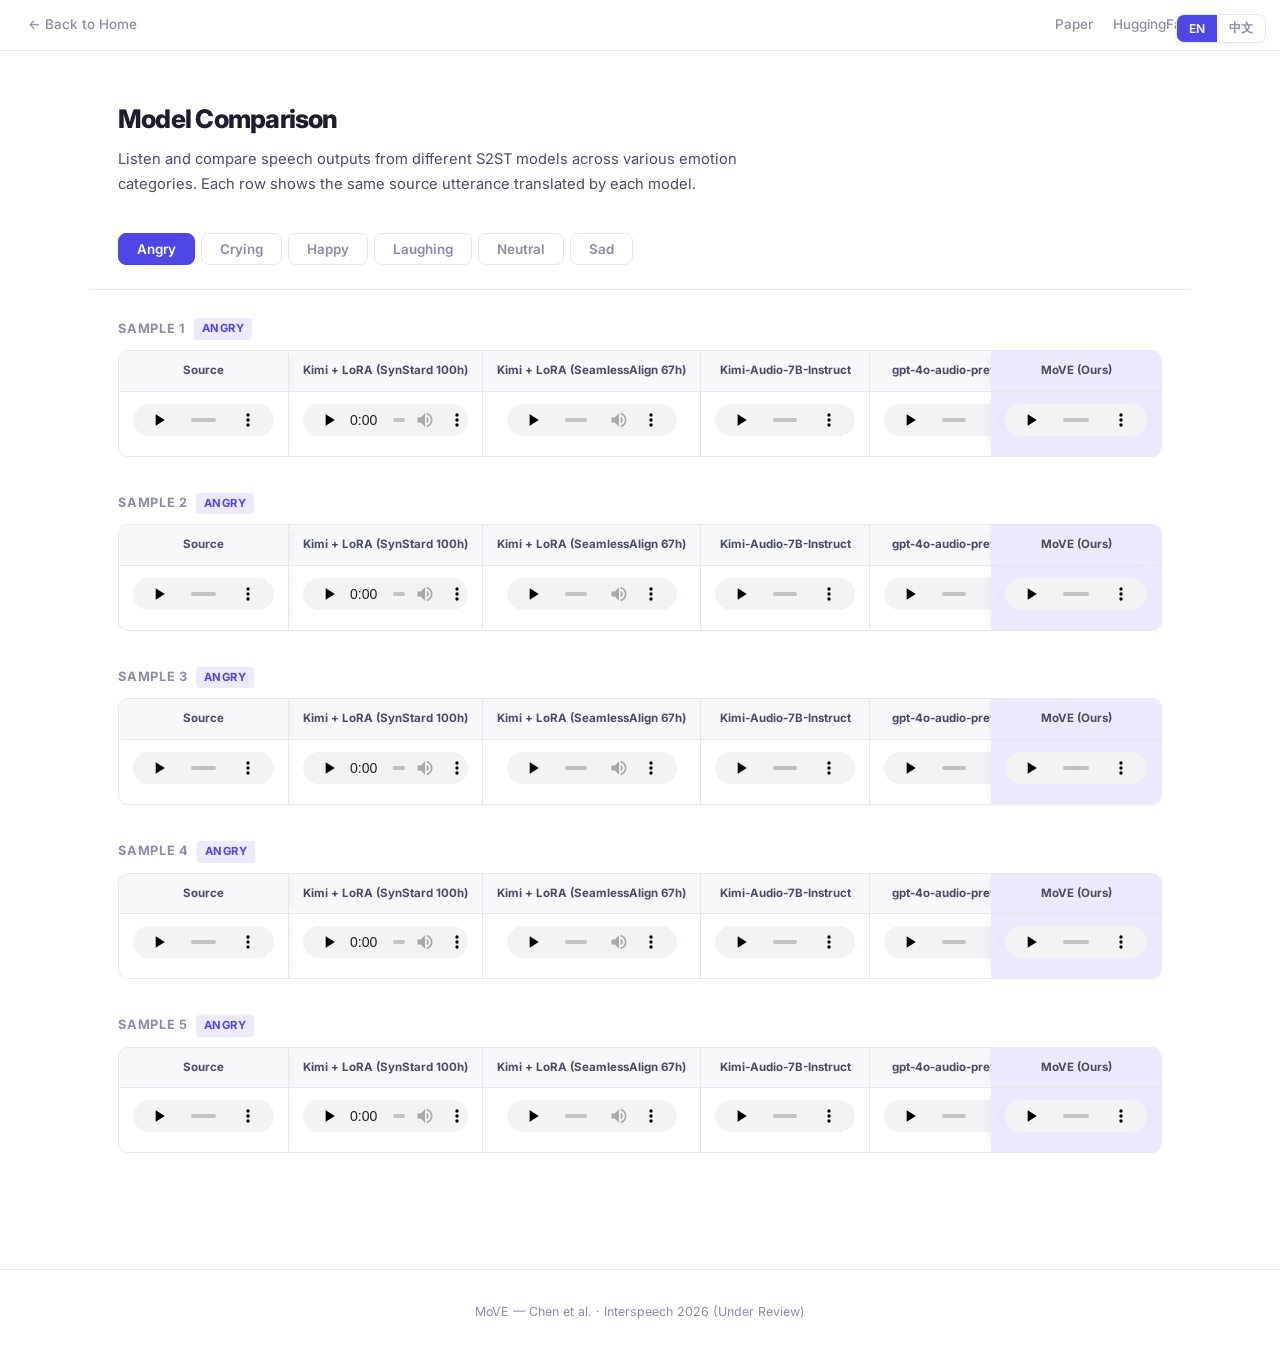
==== commit 9141bbb6: "Add HF links, fix pairs count, improve sub-page navigation - Add HuggingFace and Data Pipeline butto" ====
--- a/model_comparison/index.html
+++ b/model_comparison/index.html
@@ -32,6 +32,11 @@
     .back-nav {
       padding: 14px 28px;
       border-bottom: 1px solid var(--border);
+      display: flex;
+      align-items: center;
+      justify-content: space-between;
+      flex-wrap: wrap;
+      gap: 10px;
     }
     .back-nav a {
       color: var(--text-3);
@@ -41,6 +46,7 @@
       transition: color 0.15s;
     }
     .back-nav a:hover { color: var(--text); }
+    .nav-links { display: flex; gap: 20px; align-items: center; }
 
     .page-header {
       max-width: 1100px;
@@ -216,6 +222,11 @@
 
   <nav class="back-nav">
     <a href="../"><span data-i18n="nav.back">&larr; Back to Home</span></a>
+    <div class="nav-links">
+      <a href="https://arxiv.org/abs/2604.17435" target="_blank" rel="noopener">Paper</a>
+      <a href="https://huggingface.co/datasets/47z/MoVE" target="_blank" rel="noopener">HuggingFace</a>
+      <a href="https://github.com/47zzz/MoVE-code" target="_blank" rel="noopener">Code</a>
+    </div>
   </nav>
 
   <header class="page-header">
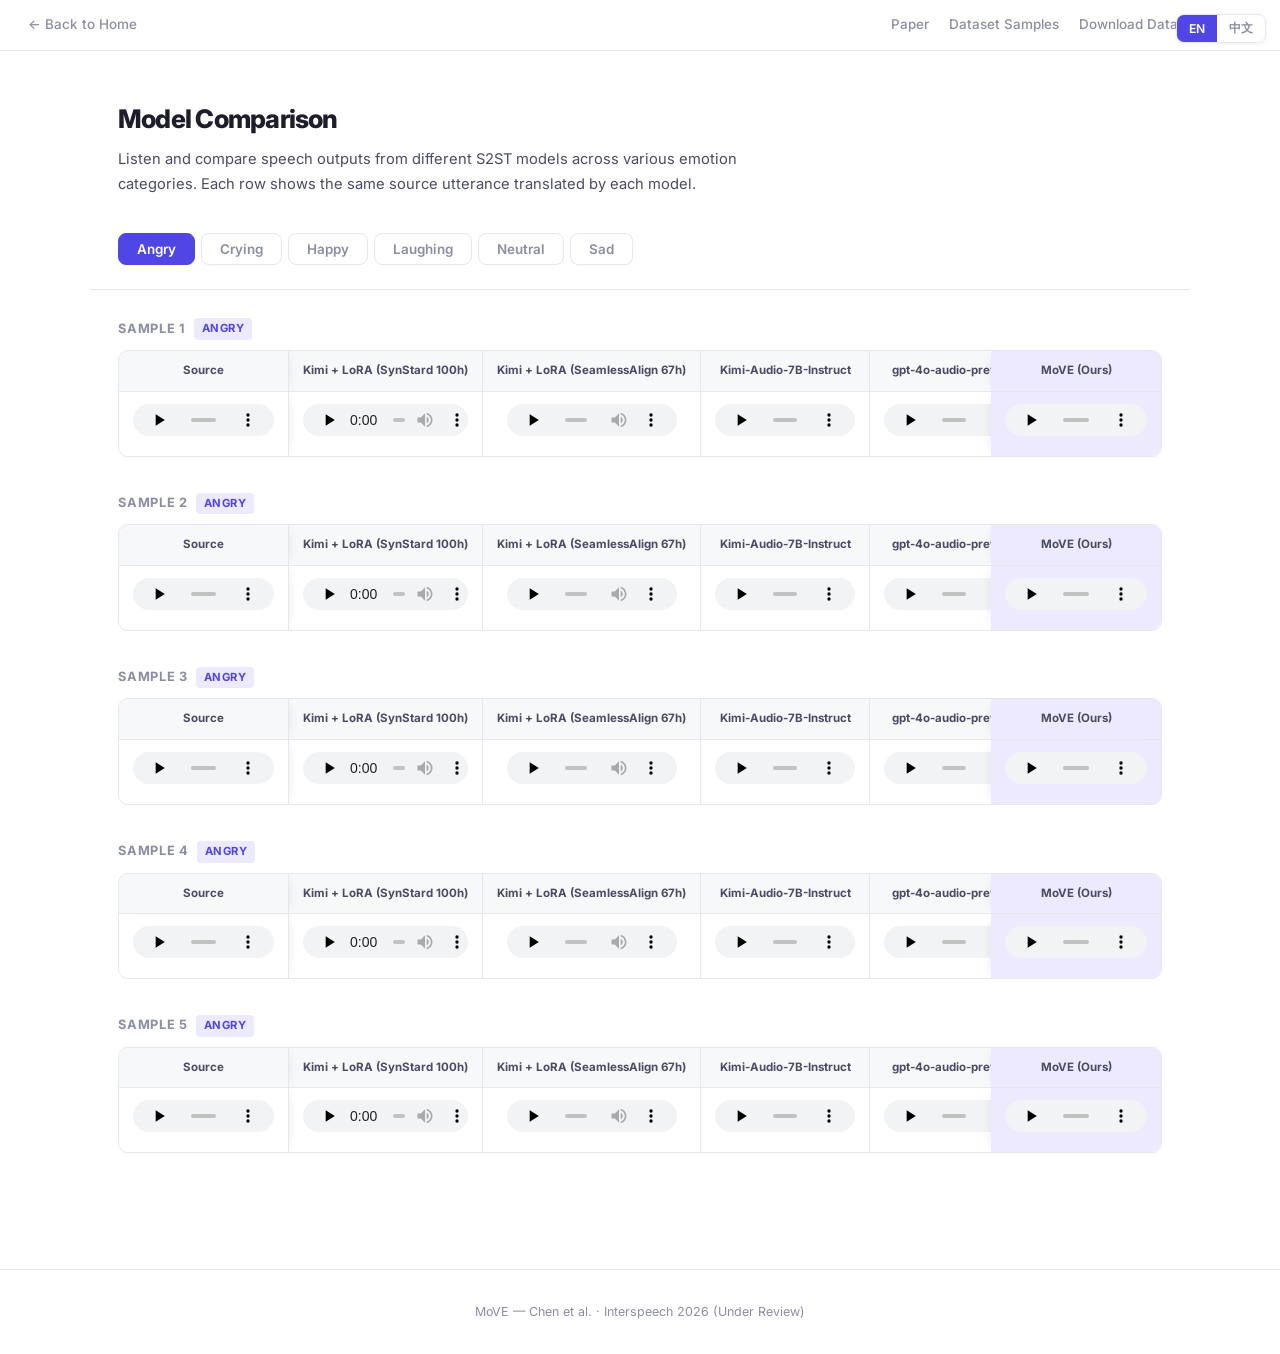
==== commit 1a6fb47f: "Complete cross-linking between all demo pages - model_comparison: add Dataset Samples link, rename H" ====
--- a/model_comparison/index.html
+++ b/model_comparison/index.html
@@ -224,7 +224,8 @@
     <a href="../"><span data-i18n="nav.back">&larr; Back to Home</span></a>
     <div class="nav-links">
       <a href="https://arxiv.org/abs/2604.17435" target="_blank" rel="noopener">Paper</a>
-      <a href="https://huggingface.co/datasets/47z/MoVE" target="_blank" rel="noopener">HuggingFace</a>
+      <a href="../MoVE_dataset_demo/">Dataset Samples</a>
+      <a href="https://huggingface.co/datasets/47z/MoVE" target="_blank" rel="noopener">Download Dataset</a>
       <a href="https://github.com/47zzz/MoVE-code" target="_blank" rel="noopener">Code</a>
     </div>
   </nav>
